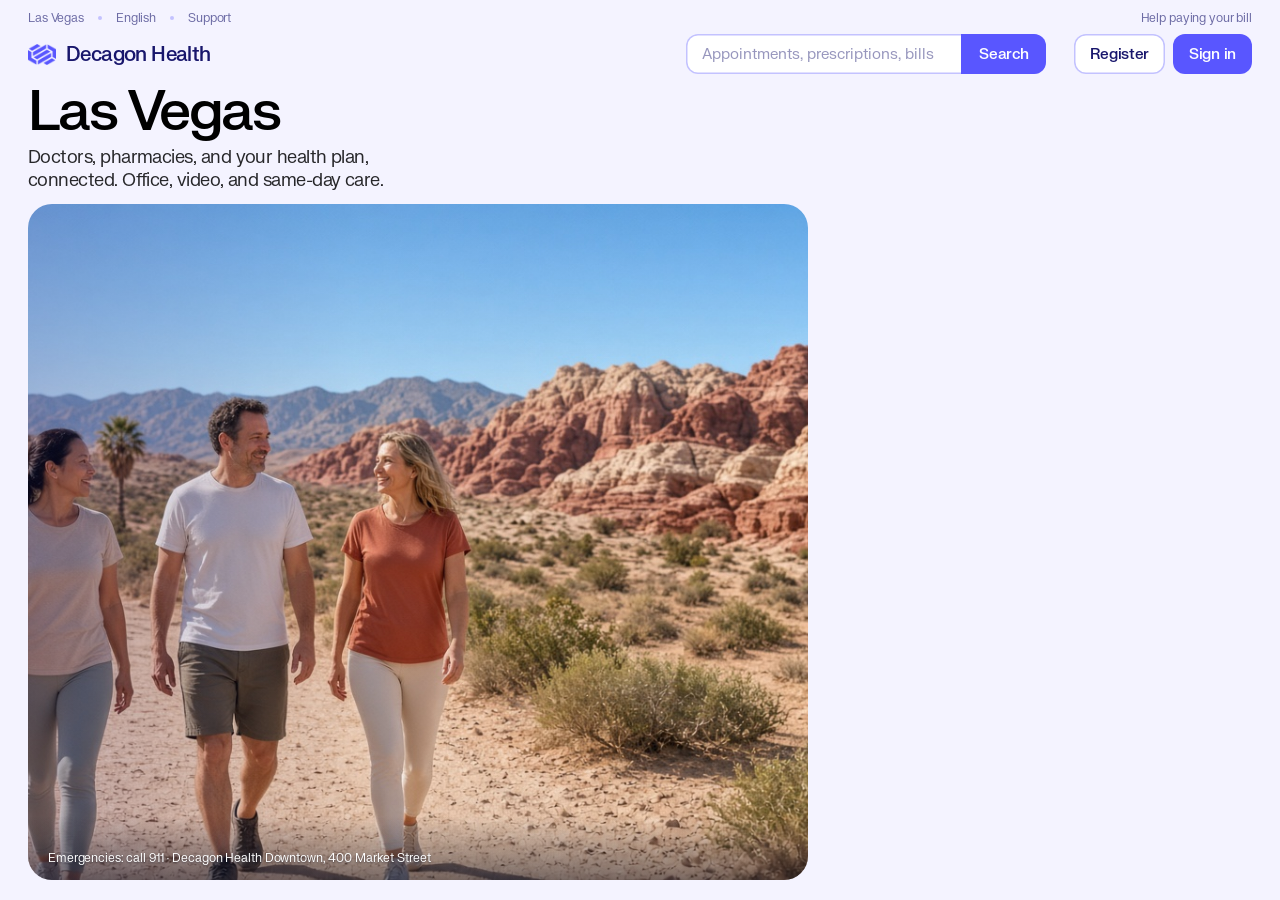
==== app.html @ 9634833b "Show the member app when the site is opened on a phone. A desktop browser still gets the booth porta" ====
<!DOCTYPE html>
<html lang="en" class="pending">
<head>
  <meta charset="utf-8">
  <meta name="viewport" content="width=device-width, initial-scale=1, viewport-fit=cover">
  <meta name="theme-color" content="#f4f3ff">
  <meta http-equiv="Accept-CH" content="Sec-CH-UA-Mobile">
  <meta name="decagon-document" content="app">
  <meta name="decagon-surface" content="">
  <title>Decagon Health</title>
  <style>html.pending body { visibility: hidden; }</style>
  <script src="surface.js"></script>
  <link rel="icon" href="assets/favicon.png" type="image/png">
  <link rel="stylesheet" href="app.css">
</head>
<body>
  <div class="app">
    <header class="top">
      <span class="mark" aria-hidden="true"></span>
      <div class="who">
        <b>Decagon Health</b>
        <span id="plan">Jordan Rivera</span>
      </div>
      <button class="chat-btn" id="open-chat" type="button">Chat</button>
    </header>
    <main id="main"></main>
    <nav class="tabs" id="tabs" aria-label="Sections"></nav>
  </div>
  <div class="chat" id="chat" hidden>
    <header class="chat-top">
      <button class="back" id="close-chat" type="button">Back</button>
      <b>Chat</b>
    </header>
    <iframe id="chat-frame" title="Chat with Decagon Health" referrerpolicy="no-referrer"></iframe>
  </div>
  <script src="app.js"></script>
</body>
</html>
---- app.css ----
@font-face {
  font-family: "FK Grotesk Neue";
  src: url("fonts/FKGroteskNeue-Regular.otf") format("opentype");
  font-weight: 400;
  font-style: normal;
  font-display: swap;
}

@font-face {
  font-family: "FK Grotesk Neue";
  src: url("fonts/FKGroteskNeue-Medium.otf") format("opentype");
  font-weight: 500;
  font-style: normal;
  font-display: swap;
}

:root {
  --ink: #18166c;
  --primary: #5956ff;
  --canvas: #f4f3ff;
  --soft: #c3c2ff;
  --zinc: #27272a;
  --muted: rgba(24, 22, 108, 0.62);
  --font: "FK Grotesk Neue", "Helvetica Neue", Helvetica, Arial, sans-serif;
  --ready: #0f7a45;
  --hold: #9a5416;
}

* { box-sizing: border-box; }

html, body {
  margin: 0;
  height: 100%;
  background: var(--canvas);
  color: var(--ink);
  font-family: var(--font);
  font-weight: 400;
  -webkit-font-smoothing: antialiased;
}

body {
  min-height: 100dvh;
}

button, input { font: inherit; color: inherit; }

button {
  background: none;
  border: 0;
  padding: 0;
  cursor: pointer;
  -webkit-tap-highlight-color: transparent;
}

.app {
  min-height: 100dvh;
  display: flex;
  flex-direction: column;
  width: min(480px, 100%);
  margin: 0 auto;
  background: var(--canvas);
}

.top, .chat-top {
  display: flex;
  align-items: center;
  gap: 10px;
  padding: calc(12px + env(safe-area-inset-top)) 16px 12px;
}

.mark {
  width: 32px;
  height: 32px;
  flex: none;
  background: var(--primary);
  -webkit-mask: url("assets/logomark-white.png") center / contain no-repeat;
  mask: url("assets/logomark-white.png") center / contain no-repeat;
}

.who { display: flex; flex-direction: column; min-width: 0; }
.who b { font-weight: 500; font-size: 16px; letter-spacing: -0.03em; }
.who span { color: var(--muted); font-size: 13px; letter-spacing: -0.01em; }

.chat-btn, .back, .primary {
  background: var(--primary);
  color: #fff;
  border-radius: 999px;
  font-weight: 500;
  letter-spacing: -0.02em;
}

.chat-btn, .back {
  margin-left: auto;
  height: 36px;
  padding: 0 14px;
  font-size: 15px;
}

.back { margin-left: 0; background: transparent; color: var(--ink); padding: 0 4px 0 0; }

main {
  flex: 1;
  min-height: 0;
  overflow: auto;
  padding: 4px 16px 16px;
}

.hello { margin: 8px 0 14px; }
.hello h1 {
  margin: 0;
  font-size: 34px;
  font-weight: 500;
  letter-spacing: -0.045em;
  line-height: 1;
}
.hello p { margin: 6px 0 0; color: var(--muted); font-size: 15px; }

.card, .row {
  display: block;
  width: 100%;
  text-align: left;
  background: #fff;
  border-radius: 20px;
  box-shadow: inset 0 0 0 1.5px var(--soft);
  padding: 16px;
  margin-bottom: 10px;
}

.card .kicker, .row .kicker, .line .kicker {
  display: block;
  color: var(--muted);
  font-size: 13px;
  letter-spacing: -0.01em;
  margin-bottom: 4px;
}

.card strong, .row strong {
  display: block;
  font-weight: 500;
  font-size: 20px;
  letter-spacing: -0.03em;
}

.card em, .row em {
  display: block;
  margin-top: 4px;
  font-style: normal;
  color: var(--zinc);
  font-size: 15px;
  letter-spacing: -0.02em;
}

.stack { display: flex; flex-direction: column; gap: 8px; }

.pill {
  display: inline-flex;
  align-items: center;
  flex: none;
  height: 26px;
  padding: 0 10px;
  border-radius: 999px;
  font-size: 13px;
  font-weight: 500;
  letter-spacing: -0.01em;
  white-space: nowrap;
  background: var(--canvas);
  color: var(--ink);
}

.pill.ready { color: var(--ready); background: #e5f6ee; }
.pill.hold { color: var(--hold); background: #fbf0e4; }
.pill.shipped { color: var(--primary); background: var(--canvas); }

.rx { display: flex; justify-content: space-between; gap: 12px; align-items: flex-start; }
.rx > div { min-width: 0; }
.rx h2, .section h2 {
  margin: 0;
  font-size: 18px;
  font-weight: 500;
  letter-spacing: -0.03em;
}
.rx p, .section p, .note { margin: 4px 0 0; color: var(--zinc); font-size: 15px; line-height: 1.35; letter-spacing: -0.02em; }

.section { margin-bottom: 18px; }
.section h2 { margin-bottom: 8px; }

.line {
  display: flex;
  justify-content: space-between;
  gap: 12px;
  padding: 12px 0;
  border-top: 1px solid rgba(195, 194, 255, 0.7);
  font-size: 16px;
  letter-spacing: -0.02em;
}
.line b { font-weight: 500; }

.primary {
  display: flex;
  align-items: center;
  justify-content: center;
  width: 100%;
  height: 48px;
  margin-top: 8px;
  font-size: 16px;
}

.fine {
  margin: 18px 0 8px;
  color: var(--muted);
  font-size: 12px;
  line-height: 1.4;
}

.tabs {
  display: flex;
  border-top: 1px solid rgba(195, 194, 255, 0.9);
  background: #fff;
  padding-bottom: env(safe-area-inset-bottom);
}

.tabs button {
  flex: 1;
  height: 56px;
  font-size: 11px;
  letter-spacing: -0.01em;
  color: var(--muted);
  display: flex;
  flex-direction: column;
  align-items: center;
  justify-content: center;
  gap: 3px;
}

.tabs button[aria-current="page"] { color: var(--primary); }
.tabs svg { width: 22px; height: 22px; }

.chat {
  position: fixed;
  inset: 0;
  z-index: 5;
  display: flex;
  flex-direction: column;
  width: min(480px, 100%);
  margin: 0 auto;
  background: #fff;
}

.chat[hidden] { display: none; }

.chat-top { background: var(--canvas); }
.chat-top b { font-weight: 500; letter-spacing: -0.03em; }

.chat iframe {
  flex: 1;
  width: 100%;
  min-height: 0;
  border: 0;
  background: #fff;
}

body.in-chat { overflow: hidden; }
body.in-chat .app { visibility: hidden; }
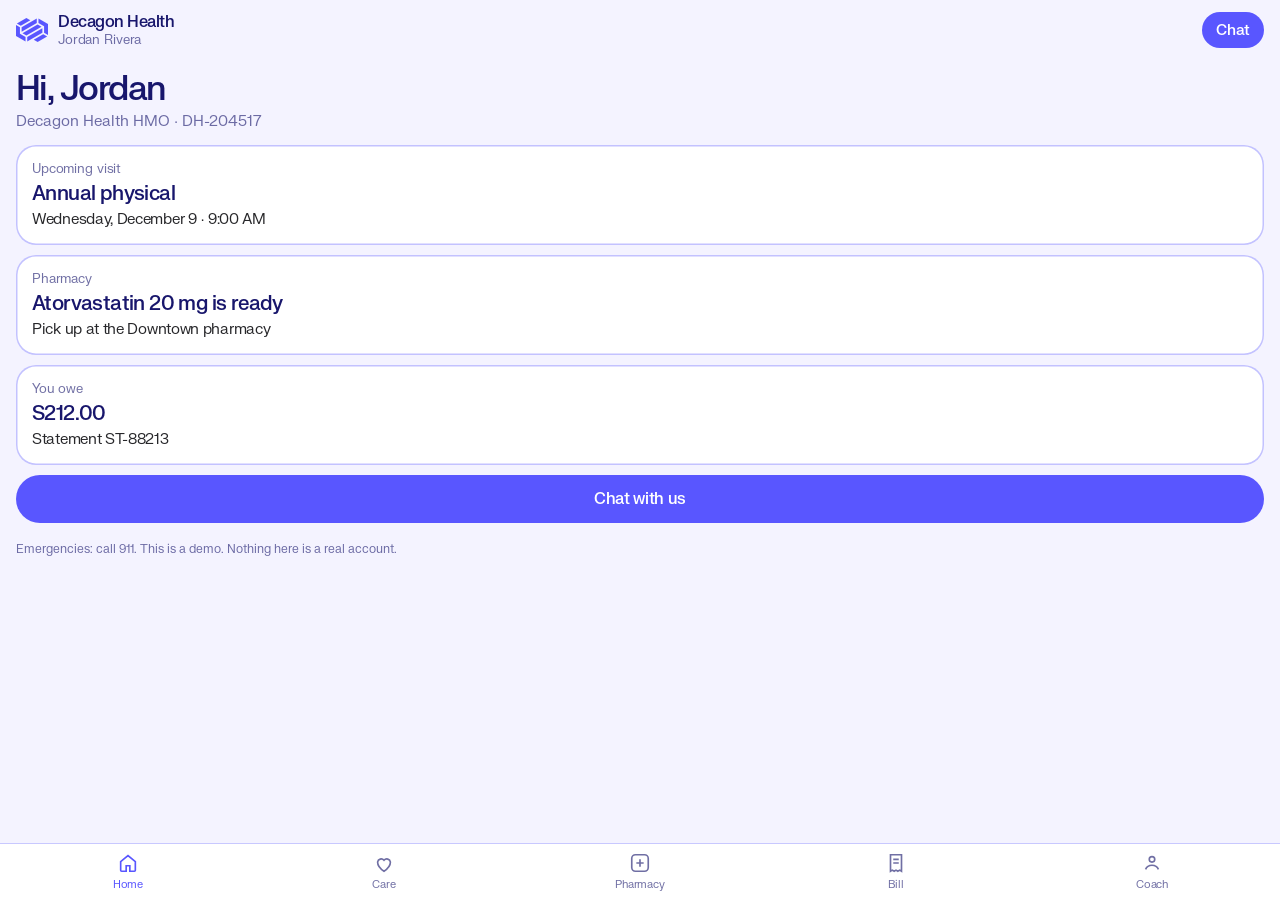
==== commit cb21cdc5: "Show the member app on an iPhone even when the service worker never sees a user agent. Safari omits " ====
--- a/app.html
+++ b/app.html
@@ -1,17 +1,18 @@
 <!DOCTYPE html>
-<html lang="en" class="pending">
+<html lang="en" class="pending app-page">
 <head>
   <meta charset="utf-8">
   <meta name="viewport" content="width=device-width, initial-scale=1, viewport-fit=cover">
   <meta name="theme-color" content="#f4f3ff">
   <meta http-equiv="Accept-CH" content="Sec-CH-UA-Mobile">
-  <meta name="decagon-document" content="app">
-  <meta name="decagon-surface" content="">
+  <meta name="decagon-explicit-surface" content="">
+  <meta name="decagon-auth-slot" content="">
   <title>Decagon Health</title>
   <style>html.pending body { visibility: hidden; }</style>
-  <script src="surface.js"></script>
+  <script>document.documentElement.classList.remove("pending");</script>
+  <script src="surface.js?v=2"></script>
   <link rel="icon" href="assets/favicon.png" type="image/png">
-  <link rel="stylesheet" href="app.css">
+  <link rel="stylesheet" href="app.css?v=3">
 </head>
 <body>
   <div class="app">
@@ -33,6 +34,6 @@
     </header>
     <iframe id="chat-frame" title="Chat with Decagon Health" referrerpolicy="no-referrer"></iframe>
   </div>
-  <script src="app.js"></script>
+  <script src="app.js?v=2"></script>
 </body>
 </html>
--- a/app.css
+++ b/app.css
@@ -61,6 +61,19 @@
   background: var(--canvas);
 }
 
+html.phone .app,
+html.app-page .app {
+  position: fixed;
+  inset: 0;
+  z-index: 4;
+  width: 100%;
+  max-width: none;
+  height: 100%;
+  height: 100dvh;
+  min-height: 0;
+  margin: 0;
+}
+
 .top, .chat-top {
   display: flex;
   align-items: center;
@@ -68,7 +81,7 @@
   padding: calc(12px + env(safe-area-inset-top)) 16px 12px;
 }
 
-.mark {
+.app .mark {
   width: 32px;
   height: 32px;
   flex: none;
@@ -98,7 +111,7 @@
 
 .back { margin-left: 0; background: transparent; color: var(--ink); padding: 0 4px 0 0; }
 
-main {
+.app main {
   flex: 1;
   min-height: 0;
   overflow: auto;
@@ -205,11 +218,17 @@
   font-size: 16px;
 }
 
-.fine {
+.app .fine {
+  position: static;
+  left: auto;
+  right: auto;
+  bottom: auto;
+  z-index: auto;
   margin: 18px 0 8px;
   color: var(--muted);
   font-size: 12px;
   line-height: 1.4;
+  text-shadow: none;
 }
 
 .tabs {
@@ -238,11 +257,11 @@
 .chat {
   position: fixed;
   inset: 0;
-  z-index: 5;
+  z-index: 6;
   display: flex;
   flex-direction: column;
-  width: min(480px, 100%);
-  margin: 0 auto;
+  width: 100%;
+  margin: 0;
   background: #fff;
 }
 
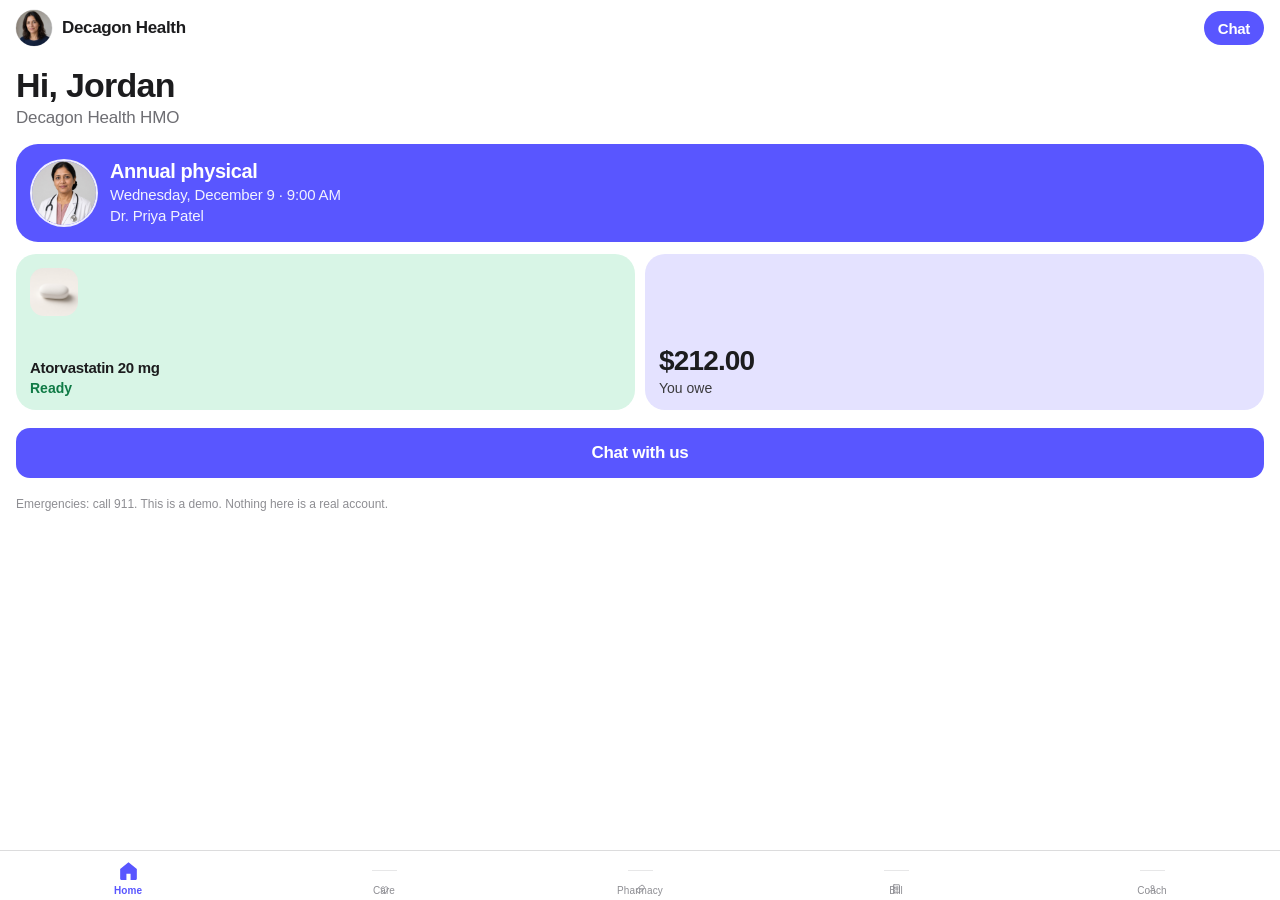
==== commit 670c32e9: "Make the phone app feel like a real member app and pass tap context to chat. Co-authored-by: Cursor " ====
--- a/app.html
+++ b/app.html
@@ -3,7 +3,7 @@
 <head>
   <meta charset="utf-8">
   <meta name="viewport" content="width=device-width, initial-scale=1, viewport-fit=cover">
-  <meta name="theme-color" content="#f4f3ff">
+  <meta name="theme-color" content="#ffffff">
   <meta http-equiv="Accept-CH" content="Sec-CH-UA-Mobile">
   <meta name="decagon-explicit-surface" content="">
   <meta name="decagon-auth-slot" content="">
@@ -12,28 +12,23 @@
   <script>document.documentElement.classList.remove("pending");</script>
   <script src="surface.js?v=2"></script>
   <link rel="icon" href="assets/favicon.png" type="image/png">
-  <link rel="stylesheet" href="app.css?v=3">
+  <link rel="stylesheet" href="app.css?v=4">
 </head>
 <body>
   <div class="app">
     <header class="top">
-      <span class="mark" aria-hidden="true"></span>
+      <span class="avatar-frame"><img class="avatar" src="assets/jordan-rivera.jpg" alt="Jordan Rivera" width="36" height="36"></span>
       <div class="who">
         <b>Decagon Health</b>
-        <span id="plan">Jordan Rivera</span>
       </div>
       <button class="chat-btn" id="open-chat" type="button">Chat</button>
     </header>
     <main id="main"></main>
     <nav class="tabs" id="tabs" aria-label="Sections"></nav>
   </div>
-  <div class="chat" id="chat" hidden>
-    <header class="chat-top">
-      <button class="back" id="close-chat" type="button">Back</button>
-      <b>Chat</b>
-    </header>
-    <iframe id="chat-frame" title="Chat with Decagon Health" referrerpolicy="no-referrer"></iframe>
+  <div class="chat is-closed" id="chat" inert aria-hidden="true">
+    <iframe id="chat-frame" title="Chat with Decagon Health" referrerpolicy="no-referrer" loading="eager"></iframe>
   </div>
-  <script src="app.js?v=2"></script>
+  <script src="app.js?v=3"></script>
 </body>
 </html>
--- a/app.css
+++ b/app.css
@@ -1,27 +1,9 @@
-@font-face {
-  font-family: "FK Grotesk Neue";
-  src: url("fonts/FKGroteskNeue-Regular.otf") format("opentype");
-  font-weight: 400;
-  font-style: normal;
-  font-display: swap;
-}
-
-@font-face {
-  font-family: "FK Grotesk Neue";
-  src: url("fonts/FKGroteskNeue-Medium.otf") format("opentype");
-  font-weight: 500;
-  font-style: normal;
-  font-display: swap;
-}
-
 :root {
   --ink: #18166c;
   --primary: #5956ff;
   --canvas: #f4f3ff;
   --soft: #c3c2ff;
   --zinc: #27272a;
-  --muted: rgba(24, 22, 108, 0.62);
-  --font: "FK Grotesk Neue", "Helvetica Neue", Helvetica, Arial, sans-serif;
   --ready: #0f7a45;
   --hold: #9a5416;
 }
@@ -38,18 +20,52 @@
   -webkit-font-smoothing: antialiased;
 }
 
-body {
-  min-height: 100dvh;
-}
-
-button, input { font: inherit; color: inherit; }
-
-button {
+body { min-height: 100dvh; }
+
+html.phone,
+html.app-page {
+  --canvas: #ffffff;
+  --ink: #1c1c1e;
+  --zinc: #3a3a3c;
+  --muted: #6e6e73;
+  --font: -apple-system, BlinkMacSystemFont, "SF Pro Text", "Segoe UI", sans-serif;
+  color-scheme: light;
+}
+
+html.phone,
+html.app-page,
+html.phone body,
+html.app-page body {
+  background: #fff;
+  color: #1c1c1e;
+  font-family: -apple-system, BlinkMacSystemFont, "SF Pro Text", "Segoe UI", sans-serif;
+}
+
+html.phone body[data-screen="bill"],
+html.app-page body[data-screen="bill"] {
+  background: #f2f2f7;
+}
+
+.app button,
+.app input {
+  font: inherit;
+  color: inherit;
+}
+
+.app button {
+  appearance: none;
+  -webkit-appearance: none;
   background: none;
   border: 0;
   padding: 0;
   cursor: pointer;
+  touch-action: manipulation;
   -webkit-tap-highlight-color: transparent;
+}
+
+.app button:focus-visible {
+  outline: 2px solid var(--primary);
+  outline-offset: 2px;
 }
 
 .app {
@@ -59,6 +75,7 @@
   width: min(480px, 100%);
   margin: 0 auto;
   background: var(--canvas);
+  font-family: -apple-system, BlinkMacSystemFont, "SF Pro Text", "Segoe UI", sans-serif;
 }
 
 html.phone .app,
@@ -72,150 +89,398 @@
   height: 100dvh;
   min-height: 0;
   margin: 0;
-}
-
-.top, .chat-top {
+  background: #fff;
+}
+
+html.phone body[data-screen="bill"] .app,
+html.app-page body[data-screen="bill"] .app {
+  background: #f2f2f7;
+}
+
+.app .top {
   display: flex;
   align-items: center;
   gap: 10px;
-  padding: calc(12px + env(safe-area-inset-top)) 16px 12px;
-}
-
-.app .mark {
-  width: 32px;
-  height: 32px;
-  flex: none;
-  background: var(--primary);
-  -webkit-mask: url("assets/logomark-white.png") center / contain no-repeat;
-  mask: url("assets/logomark-white.png") center / contain no-repeat;
-}
-
-.who { display: flex; flex-direction: column; min-width: 0; }
-.who b { font-weight: 500; font-size: 16px; letter-spacing: -0.03em; }
-.who span { color: var(--muted); font-size: 13px; letter-spacing: -0.01em; }
-
-.chat-btn, .back, .primary {
+  padding: calc(10px + env(safe-area-inset-top)) 16px 10px;
+}
+
+.app .avatar-frame {
+  width: 36px;
+  height: 36px;
+  flex: none;
+  border-radius: 50%;
+  overflow: hidden;
+  background: #f2f2f7;
+  box-shadow: 0 0 0 0.5px rgba(0, 0, 0, 0.12);
+}
+
+.app .avatar {
+  width: 100%;
+  height: 100%;
+  display: block;
+  object-fit: cover;
+  object-position: center 20%;
+  color: transparent;
+}
+
+.app .who { display: flex; flex-direction: column; min-width: 0; flex: 1; }
+.app .who b {
+  font-weight: 600;
+  font-size: 17px;
+  letter-spacing: -0.02em;
+  white-space: nowrap;
+  overflow: hidden;
+  text-overflow: ellipsis;
+}
+
+.app .chat-btn,
+.app .primary {
   background: var(--primary);
   color: #fff;
+  font-weight: 600;
+  letter-spacing: -0.02em;
+}
+
+.app .chat-btn {
+  margin-left: auto;
+  flex: none;
+  height: 34px;
+  padding: 0 14px;
   border-radius: 999px;
-  font-weight: 500;
-  letter-spacing: -0.02em;
-}
-
-.chat-btn, .back {
-  margin-left: auto;
-  height: 36px;
-  padding: 0 14px;
   font-size: 15px;
 }
 
-.back { margin-left: 0; background: transparent; color: var(--ink); padding: 0 4px 0 0; }
+.app .chat-btn:active,
+.app main button:active { opacity: 0.72; }
 
 .app main {
   flex: 1;
   min-height: 0;
   overflow: auto;
-  padding: 4px 16px 16px;
-}
-
-.hello { margin: 8px 0 14px; }
-.hello h1 {
+  padding: 6px 16px 20px;
+}
+
+.app .hello { margin: 6px 0 16px; }
+.app .hello h1 {
   margin: 0;
   font-size: 34px;
-  font-weight: 500;
-  letter-spacing: -0.045em;
-  line-height: 1;
-}
-.hello p { margin: 6px 0 0; color: var(--muted); font-size: 15px; }
-
-.card, .row {
-  display: block;
-  width: 100%;
+  font-weight: 700;
+  letter-spacing: -0.022em;
+  line-height: 1.05;
+  color: #1c1c1e;
+}
+.app .hello p {
+  margin: 4px 0 0;
+  color: #6e6e73;
+  font-size: 17px;
+  letter-spacing: -0.01em;
+}
+
+.app .hero {
+  display: flex;
+  align-items: center;
+  gap: 14px;
+  width: 100%;
+  margin: 0 0 12px;
+  padding: 16px;
   text-align: left;
-  background: #fff;
+  color: #fff;
+  background: var(--primary);
+  border-radius: 22px;
+}
+.app .hero img {
+  width: 64px;
+  height: 64px;
+  flex: none;
+  border-radius: 50%;
+  object-fit: cover;
+  object-position: center 20%;
+  background: rgba(255, 255, 255, 0.24);
+  box-shadow: 0 0 0 2px rgba(255, 255, 255, 0.9);
+}
+.app .hero strong {
+  display: block;
+  font-size: 20px;
+  font-weight: 600;
+  letter-spacing: -0.02em;
+}
+.app .hero em {
+  display: block;
+  margin-top: 3px;
+  font-style: normal;
+  font-size: 15px;
+  line-height: 1.25;
+  letter-spacing: -0.01em;
+  color: rgba(255, 255, 255, 0.92);
+}
+
+.app .tiles {
+  display: grid;
+  grid-template-columns: 1fr 1fr;
+  gap: 10px;
+}
+.app .tile {
+  display: flex;
+  flex-direction: column;
+  align-items: flex-start;
+  min-height: 156px;
+  padding: 14px;
   border-radius: 20px;
-  box-shadow: inset 0 0 0 1.5px var(--soft);
-  padding: 16px;
-  margin-bottom: 10px;
-}
-
-.card .kicker, .row .kicker, .line .kicker {
-  display: block;
-  color: var(--muted);
+  text-align: left;
+  color: #1c1c1e;
+}
+.app .tile.mint { background: #d8f5e6; }
+.app .tile.lavender { background: #e4e2ff; }
+.app .tile img {
+  width: 48px;
+  height: 48px;
+  border-radius: 14px;
+  object-fit: cover;
+  background: rgba(255, 255, 255, 0.72);
+}
+.app .tile .copy { margin-top: auto; padding-top: 12px; }
+.app .tile .copy strong {
+  display: block;
+  font-size: 15px;
+  font-weight: 600;
+  letter-spacing: -0.02em;
+  line-height: 1.2;
+}
+.app .tile.lavender .copy strong {
+  font-size: 28px;
+  font-weight: 700;
+  letter-spacing: -0.03em;
+}
+.app .tile .copy em {
+  display: block;
+  margin-top: 3px;
+  font-style: normal;
+  font-size: 14px;
+  font-weight: 600;
+}
+.app .tile.mint .copy em { color: var(--ready); }
+.app .tile.lavender .copy em { color: #3a3a3c; font-weight: 500; }
+
+.app .visit {
+  display: flex;
+  align-items: center;
+  gap: 12px;
+  width: 100%;
+  padding: 8px 0 10px;
+  text-align: left;
+}
+.app .visit img,
+.app .person img {
+  width: 56px;
+  height: 56px;
+  flex: none;
+  border-radius: 50%;
+  object-fit: cover;
+  object-position: center 20%;
+  background: #f2f2f7;
+}
+.app .visit-copy,
+.app .person-copy { flex: 1; min-width: 0; }
+.app .visit strong,
+.app .person strong {
+  display: block;
+  font-size: 20px;
+  font-weight: 700;
+  letter-spacing: -0.02em;
+}
+.app .person strong { font-size: 17px; font-weight: 600; }
+.app .visit em,
+.app .person em {
+  display: block;
+  margin-top: 2px;
+  font-style: normal;
+  font-size: 14px;
+  line-height: 1.3;
+  color: #6e6e73;
+}
+.app .when { white-space: nowrap; }
+
+.app .facts { margin-top: 4px; }
+.app .fact {
+  padding: 12px 0;
+  border-top: 0.5px solid rgba(60, 60, 67, 0.12);
+}
+.app .fact span {
+  display: block;
   font-size: 13px;
-  letter-spacing: -0.01em;
-  margin-bottom: 4px;
-}
-
-.card strong, .row strong {
-  display: block;
-  font-weight: 500;
-  font-size: 20px;
-  letter-spacing: -0.03em;
-}
-
-.card em, .row em {
-  display: block;
-  margin-top: 4px;
-  font-style: normal;
-  color: var(--zinc);
+  color: #6e6e73;
+}
+.app .fact b {
+  display: block;
+  margin-top: 2px;
+  font-size: 17px;
+  font-weight: 600;
+  letter-spacing: -0.02em;
+}
+
+.app .note {
+  margin: 14px 0 0;
+  color: #6e6e73;
   font-size: 15px;
-  letter-spacing: -0.02em;
-}
-
-.stack { display: flex; flex-direction: column; gap: 8px; }
-
-.pill {
+  line-height: 1.4;
+}
+
+.app .rx-list { margin-top: 4px; }
+.app .rx,
+.app .person {
+  display: flex;
+  align-items: center;
+  gap: 12px;
+  width: 100%;
+  padding: 14px 0;
+  text-align: left;
+  border-top: 0.5px solid rgba(60, 60, 67, 0.12);
+}
+.app .rx:first-child,
+.app .person:first-child { border-top: 0; }
+.app .rx { align-items: flex-start; }
+.app .rx img {
+  width: 48px;
+  height: 48px;
+  flex: none;
+  border-radius: 12px;
+  object-fit: cover;
+  background: #f2f2f7;
+}
+.app .rx-copy { flex: 1; min-width: 0; }
+.app .rx strong {
+  display: block;
+  font-size: 17px;
+  font-weight: 600;
+  letter-spacing: -0.02em;
+}
+.app .rx .detail {
+  display: block;
+  margin-top: 2px;
+  color: #6e6e73;
+  font-size: 14px;
+  line-height: 1.35;
+}
+.app .rx .pill { margin-top: 2px; }
+
+.app .pill {
   display: inline-flex;
   align-items: center;
   flex: none;
   height: 26px;
+  margin-left: auto;
   padding: 0 10px;
   border-radius: 999px;
   font-size: 13px;
-  font-weight: 500;
+  font-weight: 600;
   letter-spacing: -0.01em;
   white-space: nowrap;
-  background: var(--canvas);
-  color: var(--ink);
-}
-
-.pill.ready { color: var(--ready); background: #e5f6ee; }
-.pill.hold { color: var(--hold); background: #fbf0e4; }
-.pill.shipped { color: var(--primary); background: var(--canvas); }
-
-.rx { display: flex; justify-content: space-between; gap: 12px; align-items: flex-start; }
-.rx > div { min-width: 0; }
-.rx h2, .section h2 {
+}
+.app .pill.ready { color: var(--ready); background: #e5f6ee; }
+.app .pill.hold { color: var(--hold); background: #fbf0e4; }
+.app .pill.shipped { color: var(--primary); background: #eeeeff; }
+
+.app .intro { margin: 8px 0 6px; }
+.app .intro h2 {
   margin: 0;
-  font-size: 18px;
-  font-weight: 500;
+  font-size: 22px;
+  font-weight: 700;
+  letter-spacing: -0.02em;
+}
+.app .intro p {
+  margin: 6px 0 0;
+  color: #6e6e73;
+  font-size: 16px;
+  line-height: 1.35;
+}
+
+.app .chevron {
+  width: 14px;
+  height: 14px;
+  flex: none;
+  margin-left: auto;
+  color: #c4c4c8;
+}
+
+.app .sheet {
+  background: #fff;
+  border-radius: 18px;
+  overflow: hidden;
+  margin-top: 8px;
+}
+.app .statement {
+  display: block;
+  width: 100%;
+  padding: 20px 18px 6px;
+  text-align: left;
+}
+.app .amount {
+  display: block;
+  font-size: 40px;
+  font-weight: 700;
   letter-spacing: -0.03em;
-}
-.rx p, .section p, .note { margin: 4px 0 0; color: var(--zinc); font-size: 15px; line-height: 1.35; letter-spacing: -0.02em; }
-
-.section { margin-bottom: 18px; }
-.section h2 { margin-bottom: 8px; }
-
-.line {
+  line-height: 1;
+  color: #1c1c1e;
+}
+.app .meta {
+  display: block;
+  margin-top: 6px;
+  font-size: 15px;
+  color: #6e6e73;
+}
+.app .deduct { display: block; margin: 16px 0 4px; }
+.app .track {
+  display: block;
+  height: 8px;
+  border-radius: 999px;
+  background: #e9e9ee;
+  overflow: hidden;
+}
+.app .fill {
+  display: block;
+  width: 100%;
+  height: 100%;
+  background: var(--primary);
+}
+.app .deduct-label {
+  display: block;
+  margin-top: 8px;
+  font-size: 13px;
+  font-weight: 600;
+  color: #6e6e73;
+}
+.app .line {
   display: flex;
   justify-content: space-between;
   gap: 12px;
-  padding: 12px 0;
-  border-top: 1px solid rgba(195, 194, 255, 0.7);
+  margin-top: 12px;
+  padding-top: 12px;
+  border-top: 0.5px solid rgba(60, 60, 67, 0.12);
   font-size: 16px;
-  letter-spacing: -0.02em;
-}
-.line b { font-weight: 500; }
-
-.primary {
+  letter-spacing: -0.01em;
+}
+.app .line b { font-weight: 600; }
+.app .covered { color: var(--ready); }
+.app .pay {
+  display: flex;
+  align-items: center;
+  width: 100%;
+  padding: 14px 18px;
+  text-align: left;
+  font-size: 16px;
+  font-weight: 600;
+  border-top: 0.5px solid rgba(60, 60, 67, 0.12);
+}
+
+.app .primary {
   display: flex;
   align-items: center;
   justify-content: center;
   width: 100%;
-  height: 48px;
-  margin-top: 8px;
-  font-size: 16px;
+  height: 50px;
+  margin-top: 18px;
+  border-radius: 14px;
+  font-size: 17px;
 }
 
 .app .fine {
@@ -225,58 +490,77 @@
   bottom: auto;
   z-index: auto;
   margin: 18px 0 8px;
-  color: var(--muted);
+  color: #8e8e93;
   font-size: 12px;
   line-height: 1.4;
   text-shadow: none;
 }
 
-.tabs {
-  display: flex;
-  border-top: 1px solid rgba(195, 194, 255, 0.9);
+.app .tabs {
+  display: flex;
+  border-top: 0.5px solid rgba(60, 60, 67, 0.18);
   background: #fff;
   padding-bottom: env(safe-area-inset-bottom);
 }
-
-.tabs button {
+.app .tabs button {
   flex: 1;
-  height: 56px;
-  font-size: 11px;
-  letter-spacing: -0.01em;
-  color: var(--muted);
+  min-height: 49px;
+  padding: 6px 0 4px;
+  font-size: 10px;
+  font-weight: 500;
+  letter-spacing: 0.01em;
+  color: #8e8e93;
   display: flex;
   flex-direction: column;
   align-items: center;
   justify-content: center;
-  gap: 3px;
-}
-
-.tabs button[aria-current="page"] { color: var(--primary); }
-.tabs svg { width: 22px; height: 22px; }
+  gap: 2px;
+}
+.app .tabs button[aria-current="page"] {
+  color: var(--primary);
+  font-weight: 600;
+}
+.app .tabs .ico {
+  width: 25px;
+  height: 25px;
+  display: grid;
+}
+.app .tabs .ico svg {
+  grid-area: 1 / 1;
+  width: 25px;
+  height: 25px;
+}
+.app .tabs svg.solid { visibility: hidden; }
+.app .tabs button[aria-current="page"] svg.line { visibility: hidden; }
+.app .tabs button[aria-current="page"] svg.solid { visibility: visible; }
 
 .chat {
   position: fixed;
   inset: 0;
-  z-index: 6;
-  display: flex;
-  flex-direction: column;
-  width: 100%;
+  z-index: 1;
   margin: 0;
-  background: #fff;
-}
-
-.chat[hidden] { display: none; }
-
-.chat-top { background: var(--canvas); }
-.chat-top b { font-weight: 500; letter-spacing: -0.03em; }
-
+  border: 0;
+  pointer-events: none;
+}
+.chat.is-closed,
+.chat.is-closed iframe {
+  z-index: 1;
+  pointer-events: none;
+}
+.chat:not(.is-closed) {
+  z-index: 8;
+  pointer-events: auto;
+}
 .chat iframe {
-  flex: 1;
-  width: 100%;
-  min-height: 0;
+  position: fixed;
+  inset: 0;
+  z-index: 1;
+  width: 100%;
+  height: 100dvh;
   border: 0;
   background: #fff;
 }
+.chat:not(.is-closed) iframe { z-index: 8; }
 
 body.in-chat { overflow: hidden; }
 body.in-chat .app { visibility: hidden; }
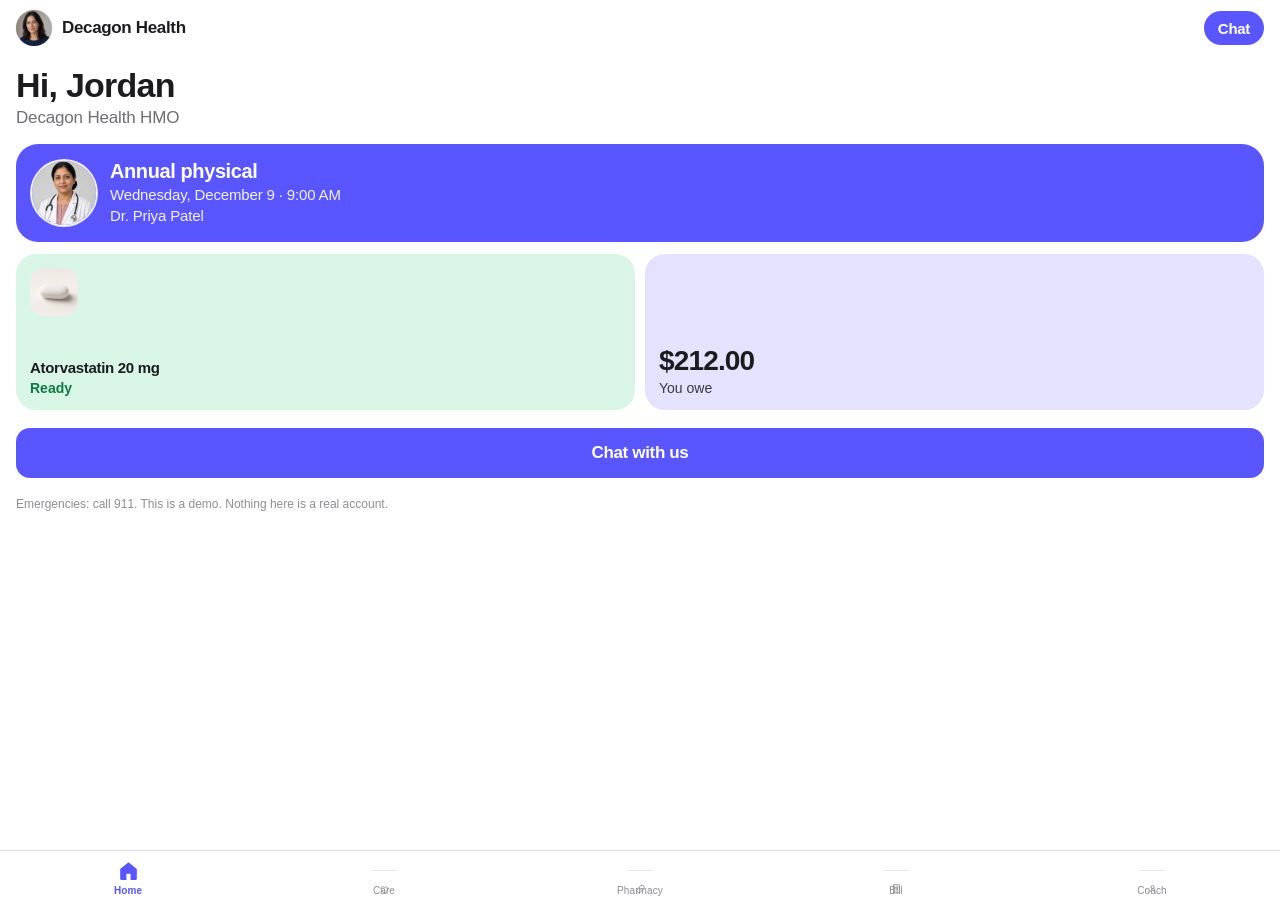
==== commit 9393a3ea: "Give the cards on file the same initials mark and chevron as the other rows. Co-authored-by: Cursor " ====
--- a/app.html
+++ b/app.html
@@ -12,7 +12,7 @@
   <script>document.documentElement.classList.remove("pending");</script>
   <script src="surface.js?v=2"></script>
   <link rel="icon" href="assets/favicon.png" type="image/png">
-  <link rel="stylesheet" href="app.css?v=4">
+  <link rel="stylesheet" href="app.css?v=5">
 </head>
 <body>
   <div class="app">
@@ -29,6 +29,6 @@
   <div class="chat is-closed" id="chat" inert aria-hidden="true">
     <iframe id="chat-frame" title="Chat with Decagon Health" referrerpolicy="no-referrer" loading="eager"></iframe>
   </div>
-  <script src="app.js?v=3"></script>
+  <script src="app.js?v=4"></script>
 </body>
 </html>
--- a/app.css
+++ b/app.css
@@ -464,12 +464,25 @@
 .app .pay {
   display: flex;
   align-items: center;
-  width: 100%;
-  padding: 14px 18px;
+  gap: 12px;
+  width: 100%;
+  padding: 12px 18px;
   text-align: left;
   font-size: 16px;
   font-weight: 600;
   border-top: 0.5px solid rgba(60, 60, 67, 0.12);
+}
+.app .pay .mark {
+  display: grid;
+  place-items: center;
+  width: 32px;
+  height: 32px;
+  flex: none;
+  border-radius: 50%;
+  background: #eeeeff;
+  color: var(--primary);
+  font-size: 13px;
+  font-weight: 700;
 }
 
 .app .primary {
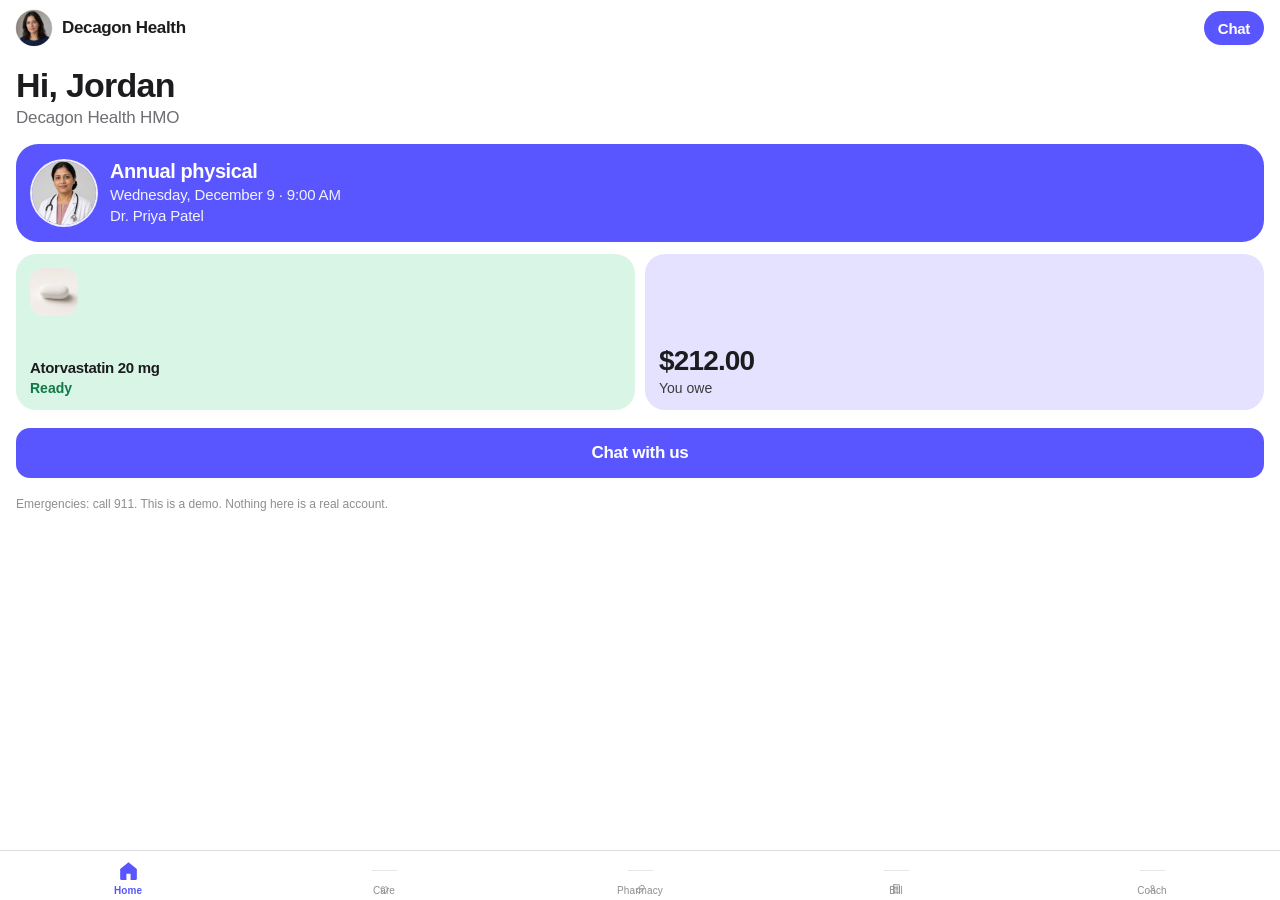
==== commit 3f182c1b: "Keep the mobile chat usable by setting the widget user only when a signature is present. An unsigned" ====
--- a/app.html
+++ b/app.html
@@ -29,6 +29,6 @@
   <div class="chat is-closed" id="chat" inert aria-hidden="true">
     <iframe id="chat-frame" title="Chat with Decagon Health" referrerpolicy="no-referrer" loading="eager"></iframe>
   </div>
-  <script src="app.js?v=4"></script>
+  <script src="app.js?v=5"></script>
 </body>
 </html>
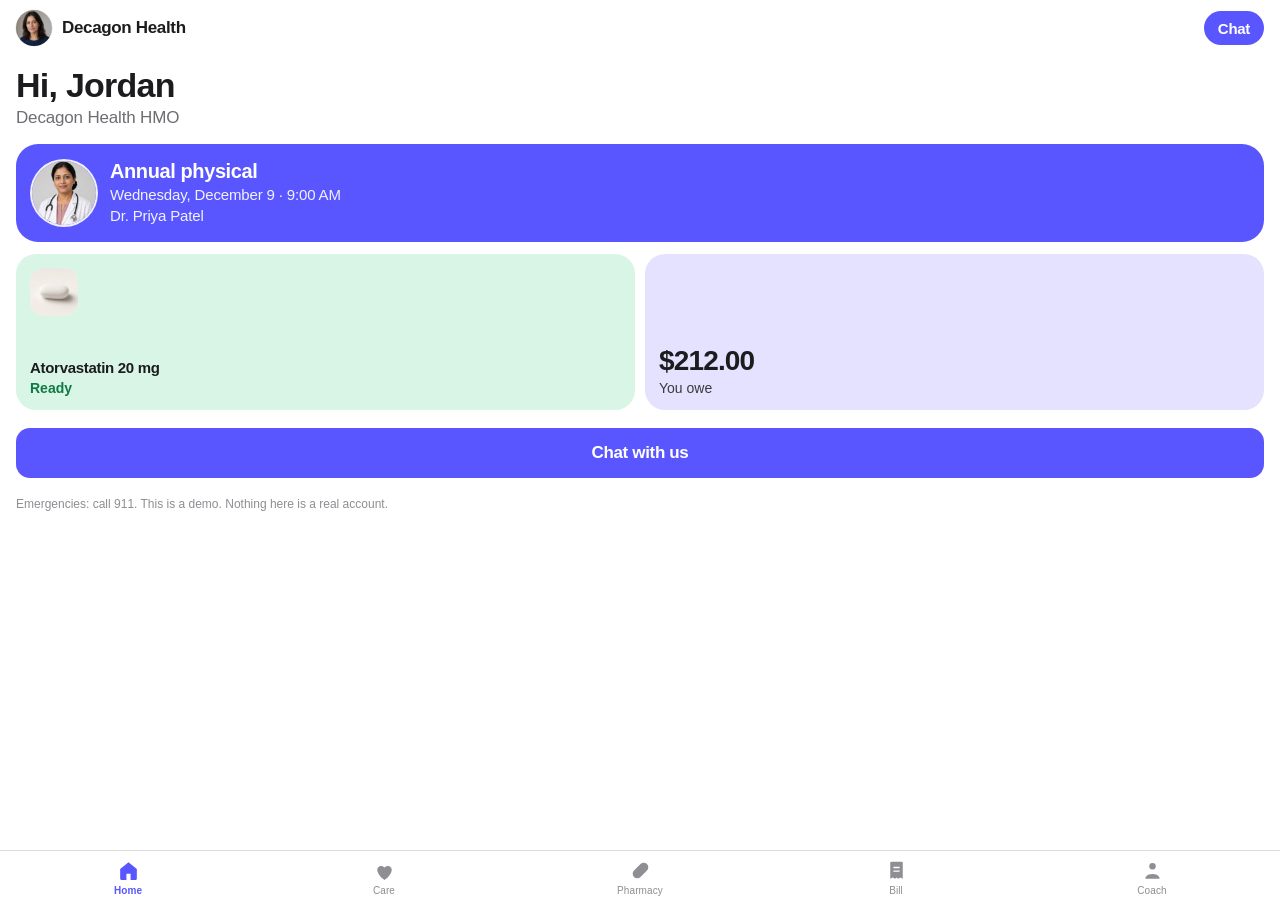
==== commit e917aede: "Show every tab icon filled, and start chat with the tap already in the URL. The outline icons disapp" ====
--- a/app.html
+++ b/app.html
@@ -12,7 +12,7 @@
   <script>document.documentElement.classList.remove("pending");</script>
   <script src="surface.js?v=2"></script>
   <link rel="icon" href="assets/favicon.png" type="image/png">
-  <link rel="stylesheet" href="app.css?v=5">
+  <link rel="stylesheet" href="app.css?v=6">
 </head>
 <body>
   <div class="app">
@@ -29,6 +29,6 @@
   <div class="chat is-closed" id="chat" inert aria-hidden="true">
     <iframe id="chat-frame" title="Chat with Decagon Health" referrerpolicy="no-referrer" loading="eager"></iframe>
   </div>
-  <script src="app.js?v=5"></script>
+  <script src="app.js?v=6"></script>
 </body>
 </html>
--- a/app.css
+++ b/app.css
@@ -543,9 +543,7 @@
   width: 25px;
   height: 25px;
 }
-.app .tabs svg.solid { visibility: hidden; }
-.app .tabs button[aria-current="page"] svg.line { visibility: hidden; }
-.app .tabs button[aria-current="page"] svg.solid { visibility: visible; }
+.app .tabs svg.line { display: none; }
 
 .chat {
   position: fixed;
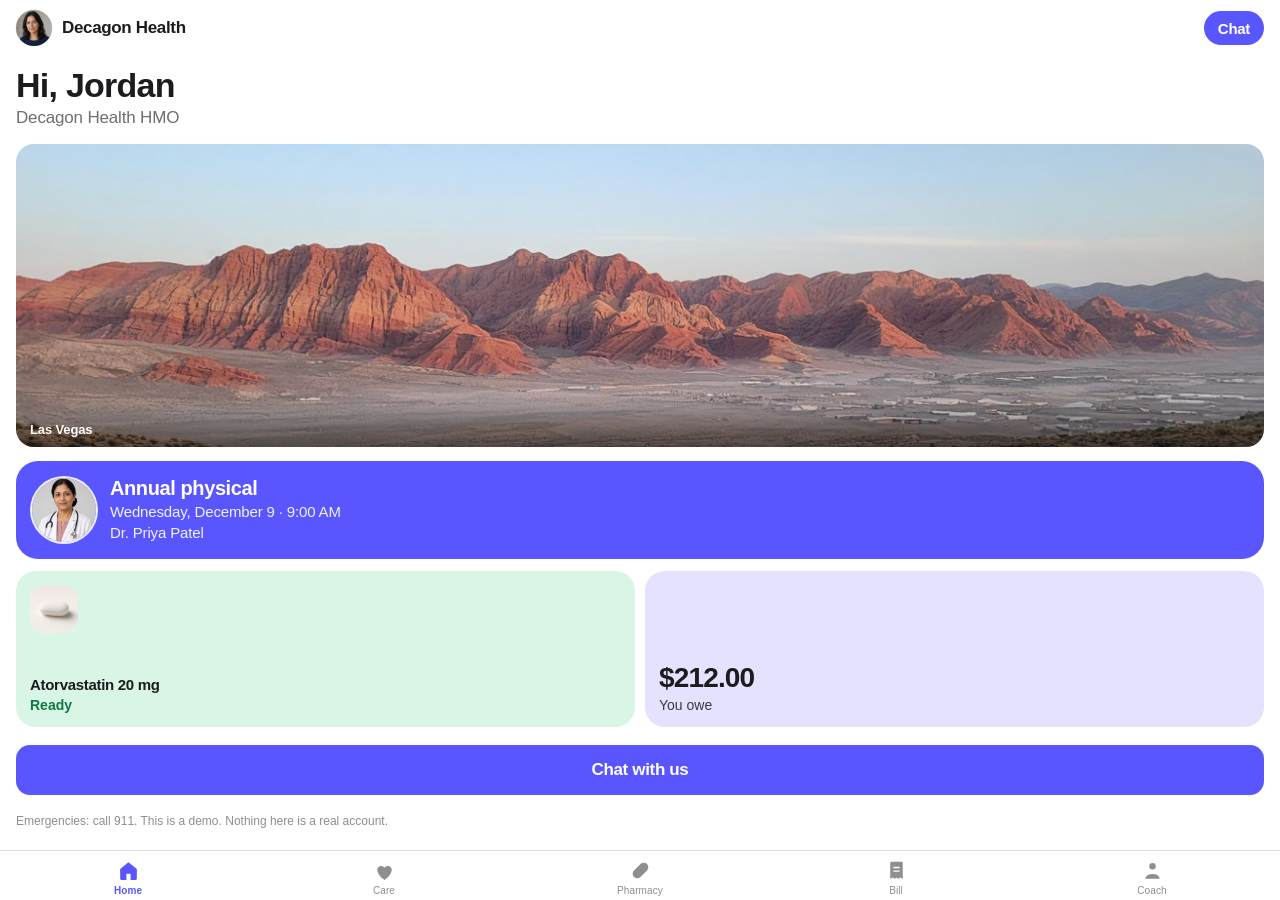
==== commit c93a089f: "Fill each phone tab with its desert photo instead of leaving the screen blank. Co-authored-by: Curso" ====
--- a/app.html
+++ b/app.html
@@ -12,7 +12,7 @@
   <script>document.documentElement.classList.remove("pending");</script>
   <script src="surface.js?v=2"></script>
   <link rel="icon" href="assets/favicon.png" type="image/png">
-  <link rel="stylesheet" href="app.css?v=6">
+  <link rel="stylesheet" href="app.css?v=8">
 </head>
 <body>
   <div class="app">
@@ -29,6 +29,6 @@
   <div class="chat is-closed" id="chat" inert aria-hidden="true">
     <iframe id="chat-frame" title="Chat with Decagon Health" referrerpolicy="no-referrer" loading="eager"></iframe>
   </div>
-  <script src="app.js?v=6"></script>
+  <script src="app.js?v=8"></script>
 </body>
 </html>
--- a/app.css
+++ b/app.css
@@ -157,7 +157,44 @@
   flex: 1;
   min-height: 0;
   overflow: auto;
-  padding: 6px 16px 20px;
+  display: flex;
+  flex-direction: column;
+  padding: 6px 16px 12px;
+}
+
+.app .screen {
+  flex: 1 0 auto;
+  display: flex;
+  flex-direction: column;
+  width: 100%;
+}
+
+.app .scene {
+  position: relative;
+  flex: 1 1 168px;
+  min-height: 168px;
+  margin: 0 0 14px;
+  border-radius: 18px;
+  overflow: hidden;
+}
+.app .scene img {
+  width: 100%;
+  height: 100%;
+  display: block;
+  object-fit: cover;
+}
+.app .scene figcaption {
+  position: absolute;
+  left: 0;
+  right: 0;
+  bottom: 0;
+  margin: 0;
+  padding: 28px 14px 10px;
+  background: linear-gradient(transparent, rgba(0, 0, 0, 0.5));
+  color: #fff;
+  font-size: 13px;
+  font-weight: 600;
+  letter-spacing: -0.01em;
 }
 
 .app .hello { margin: 6px 0 16px; }
